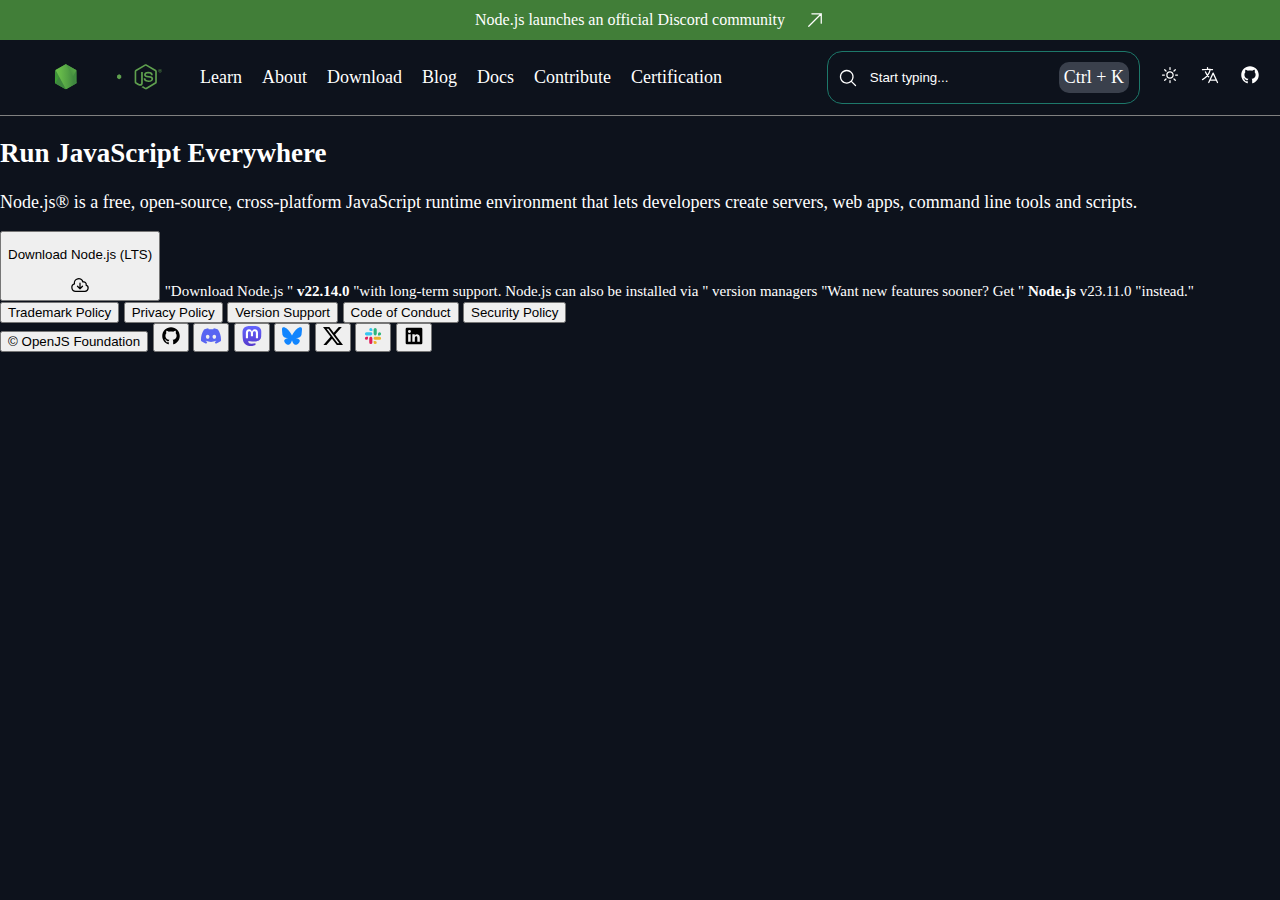
==== project_4/index.html @ 2cff5d83 "project 4" ====
<!DOCTYPE html>
<html lang="en">
<head>
    <meta charset="UTF-8">
    <meta name="viewport" content="width=device-width, initial-scale=1.0">
    <link rel="stylesheet" href="style.css">
    <title>Node.js</title>
</head>
<body>
    <header>
        <div class="header-top">
            <a href="#">Node.js launches an official Discord community</a>
            <svg xmlns="http://www.w3.org/2000/svg" fill="none" viewBox="0 0 24 24" stroke-width="1.5" stroke="currentColor" aria-hidden="true" data-slot="icon"><path stroke-linecap="round" stroke-linejoin="round" d="m4.5 19.5 15-15m0 0H8.25m11.25 0v11.25"></path></svg>
        </div>

        <div class="header-bottom">
            <div class="header-bottom-left">
                <svg class="logo" viewBox="0 0 267 80" fill="none" aria-label="Node.js logo" xmlns="http://www.w3.org/2000/svg" class="fill-[#333333] dark:fill-white NodejsLogo_nodejsLogo__31GHI"><mask id="mask0_1803_3458" style="mask-type:luminance" maskUnits="userSpaceOnUse" x="0" y="0" width="267" height="80"><path d="M267 0H0V79.3784H267V0Z" fill="white"></path></mask><g mask="url(#mask0_1803_3458)"><path d="M234.983 78.7547C234.292 78.7547 233.648 78.5695 233.05 78.2452L226.929 74.5871C226.008 74.0776 226.469 73.8924 226.745 73.7998C227.987 73.3829 228.217 73.2903 229.506 72.5495C229.644 72.4569 229.828 72.5033 229.966 72.5959L234.66 75.4206C234.844 75.5132 235.074 75.5132 235.212 75.4206L253.575 64.7235C253.758 64.6309 253.852 64.4457 253.852 64.2143V42.8665C253.852 42.6351 253.758 42.4499 253.575 42.3573L235.212 31.7067C235.028 31.614 234.798 31.614 234.66 31.7067L216.298 42.3573C216.114 42.4499 216.022 42.6813 216.022 42.8665V64.2143C216.022 64.3995 216.114 64.6309 216.298 64.7235L221.314 67.641C224.029 69.0301 225.732 67.4094 225.732 65.7886V44.7189C225.732 44.4411 225.962 44.1633 226.285 44.1633H228.632C228.908 44.1633 229.184 44.3947 229.184 44.7189V65.7886C229.184 69.447 227.205 71.577 223.753 71.577C222.695 71.577 221.867 71.577 219.519 70.4195L214.687 67.641C213.491 66.9463 212.754 65.6498 212.754 64.2604V42.913C212.754 41.5236 213.491 40.2271 214.687 39.5324L233.05 28.8356C234.2 28.1873 235.765 28.1873 236.915 28.8356L255.278 39.5324C256.474 40.2271 257.21 41.5236 257.21 42.913V64.2604C257.21 65.6498 256.474 66.9463 255.278 67.641L236.915 78.3378C236.363 78.5695 235.673 78.7547 234.983 78.7547Z" fill="#5FA04E"></path><path d="M240.69 64.075C232.635 64.075 230.978 60.3704 230.978 57.2215C230.978 56.9437 231.208 56.6658 231.53 56.6658H233.923C234.2 56.6658 234.43 56.8511 234.43 57.1289C234.798 59.5831 235.856 60.7873 240.735 60.7873C244.601 60.7873 246.258 59.9074 246.258 57.8236C246.258 56.6197 245.796 55.7398 239.768 55.1377C234.752 54.6282 231.622 53.5169 231.622 49.4881C231.622 45.7374 234.752 43.5145 239.998 43.5145C245.89 43.5145 248.789 45.5521 249.157 49.9976C249.157 50.1366 249.111 50.2754 249.02 50.4144C248.926 50.507 248.789 50.5997 248.649 50.5997H246.21C245.982 50.5997 245.751 50.4144 245.705 50.1828C245.152 47.6359 243.725 46.8025 239.952 46.8025C235.718 46.8025 235.212 48.2842 235.212 49.3955C235.212 50.7384 235.81 51.1553 241.517 51.8962C247.177 52.637 249.847 53.7021 249.847 57.6845C249.847 61.7595 246.487 64.075 240.69 64.075Z" fill="#5FA04E"></path><path d="M267.2 41.6621C267.2 43.6071 265.588 45.2279 263.654 45.2279C261.722 45.2279 260.111 43.6533 260.111 41.6621C260.111 39.6247 261.768 38.0966 263.654 38.0966C265.542 38.0966 267.2 39.6709 267.2 41.6621ZM260.664 41.6621C260.664 43.3293 261.999 44.6722 263.608 44.6722C265.266 44.6722 266.601 43.2829 266.601 41.6621C266.601 39.9951 265.266 38.6986 263.608 38.6986C262.045 38.6986 260.664 39.9951 260.664 41.6621ZM262.321 39.6709H263.702C264.162 39.6709 265.083 39.6709 265.083 40.736C265.083 41.4769 264.621 41.6159 264.344 41.7085C264.898 41.7547 264.943 42.1254 264.989 42.6346C265.035 42.9588 265.083 43.5145 265.174 43.6997H264.344C264.344 43.5145 264.207 42.4958 264.207 42.4494C264.162 42.218 264.07 42.1254 263.794 42.1254H263.103V43.7459H262.321V39.6709ZM263.057 41.4307H263.654C264.162 41.4307 264.253 41.0603 264.253 40.875C264.253 40.3194 263.885 40.3194 263.654 40.3194H263.012V41.4307H263.057Z" fill="#5FA04E"></path><path fill-rule="evenodd" clip-rule="evenodd" d="M43.6737 41.9539C43.6737 41.1204 43.2136 40.3334 42.4773 39.9165L23.0104 28.5712C22.6883 28.386 22.3201 28.2934 21.9519 28.2472C21.9059 28.2472 21.7679 28.2472 21.7679 28.2472C21.3997 28.2472 21.0315 28.386 20.7094 28.5712L1.19654 39.8701C0.460209 40.287 0 41.0743 0 41.9539L0.0460209 72.3315C0.0460209 72.7484 0.276126 73.165 0.644293 73.3502C1.01246 73.5819 1.47267 73.5819 1.79482 73.3502L13.3921 66.682C14.1284 66.2653 14.5886 65.4781 14.5886 64.6446V50.4282C14.5886 49.5947 15.0488 48.8074 15.7852 48.3908L20.7094 45.5197C21.0776 45.288 21.4917 45.1954 21.9059 45.1954C22.3201 45.1954 22.7343 45.288 23.0565 45.5197L27.9806 48.3908C28.7169 48.8074 29.1773 49.5947 29.1773 50.4282V64.6446C29.1773 65.4781 29.6375 66.2653 30.3738 66.682L41.8791 73.3502C42.2471 73.5819 42.7073 73.5819 43.0755 73.3502C43.4438 73.165 43.6737 72.7484 43.6737 72.3315V41.9539Z"></path><path fill-rule="evenodd" clip-rule="evenodd" d="M137.465 0.138922C137.096 -0.0463072 136.636 -0.0463072 136.314 0.138922C135.946 0.370456 135.716 0.740915 135.716 1.15768V31.2573C135.716 31.5351 135.578 31.8129 135.301 31.9984C135.025 32.1372 134.749 32.1372 134.473 31.9984L129.595 29.1735C128.859 28.7569 127.984 28.7569 127.248 29.1735L107.735 40.5188C106.999 40.9357 106.539 41.7227 106.539 42.5562V65.2004C106.539 66.0342 106.999 66.8212 107.735 67.2381L127.248 78.5834C127.984 79 128.859 79 129.595 78.5834L149.108 67.2381C149.844 66.8212 150.304 66.0342 150.304 65.2004V8.75207C150.304 7.87222 149.844 7.085 149.108 6.66824L137.465 0.138922ZM135.67 57.7451C135.67 57.9765 135.578 58.1617 135.394 58.2544L128.72 62.1444C128.536 62.237 128.306 62.237 128.122 62.1444L121.449 58.2544C121.265 58.1617 121.173 57.9303 121.173 57.7451V49.9656C121.173 49.7339 121.265 49.5487 121.449 49.4561L128.122 45.5663C128.306 45.4737 128.536 45.4737 128.72 45.5663L135.394 49.4561C135.578 49.5487 135.67 49.7803 135.67 49.9656V57.7451Z"></path><path fill-rule="evenodd" clip-rule="evenodd" d="M202.398 49.7801C203.135 49.3632 203.549 48.5762 203.549 47.7425V42.2319C203.549 41.3985 203.089 40.6112 202.398 40.1946L183.023 28.8957C182.287 28.4788 181.413 28.4788 180.676 28.8957L161.164 40.2407C160.427 40.6576 159.967 41.4449 159.967 42.2784V64.9226C159.967 65.7561 160.427 66.5434 161.164 66.96L180.538 78.0737C181.275 78.4905 182.149 78.4905 182.839 78.0737L194.575 71.4983C194.943 71.3131 195.173 70.8962 195.173 70.4793C195.173 70.0627 194.943 69.6459 194.575 69.4606L174.97 58.1153C174.602 57.8839 174.372 57.5135 174.372 57.0966V50.0117C174.372 49.5949 174.602 49.178 174.97 48.9928L181.091 45.4735C181.459 45.2421 181.919 45.2421 182.287 45.4735L188.408 48.9928C188.776 49.2245 189.006 49.5949 189.006 50.0117V55.5685C189.006 55.9853 189.236 56.4019 189.605 56.5872C189.973 56.8188 190.433 56.8188 190.801 56.5872L202.398 49.7801Z"></path><path fill-rule="evenodd" clip-rule="evenodd" d="M181.551 48.7155C181.689 48.6228 181.874 48.6228 182.012 48.7155L185.739 50.8919C185.877 50.9845 185.969 51.1235 185.969 51.3087V55.6615C185.969 55.8468 185.877 55.9858 185.739 56.0784L182.012 58.2548C181.874 58.3474 181.689 58.3474 181.551 58.2548L177.824 56.0784C177.686 55.9858 177.594 55.8468 177.594 55.6615V51.3087C177.594 51.1235 177.686 50.9845 177.824 50.8919L181.551 48.7155Z" fill="#5FA04E"></path><path d="M76.3012 28.9882C75.5647 28.5716 74.6903 28.5716 73.954 28.9882L54.5792 40.241C53.8429 40.6578 53.4287 41.4449 53.4287 42.2786V64.83C53.4287 65.6637 53.8889 66.4507 54.5792 66.8676L73.954 78.1203C74.6903 78.5369 75.5647 78.5369 76.3012 78.1203L95.6758 66.8676C96.4123 66.4507 96.8263 65.6637 96.8263 64.83V42.2786C96.8263 41.4449 96.3662 40.6578 95.6758 40.241L76.3012 28.9882Z" fill="url(#paint0_linear_1803_3458)"></path><path d="M95.7221 40.241L76.2554 28.9882C76.0714 28.8956 75.8412 28.803 75.6572 28.7568L53.8433 66.3119C54.0273 66.5433 54.2575 66.7286 54.4874 66.8676L73.9544 78.1203C74.5067 78.4443 75.1508 78.5369 75.749 78.3517L96.2284 40.6578C96.0904 40.4726 95.9063 40.3336 95.7221 40.241Z" fill="url(#paint1_linear_1803_3458)"></path><path d="M95.7224 66.8669C96.2747 66.5427 96.6889 65.9871 96.8729 65.385L75.5651 28.7098C75.013 28.6172 74.4146 28.6633 73.9085 28.9876L54.5796 40.1939L75.427 78.4437C75.7031 78.3973 76.0255 78.3046 76.3016 78.1659L95.7224 66.8669Z" fill="url(#paint2_linear_1803_3458)"></path></g><defs><linearGradient id="paint0_linear_1803_3458" x1="83.0183" y1="37.3689" x2="65.3246" y2="73.2407" gradientUnits="userSpaceOnUse"><stop stop-color="#3F873F"></stop><stop offset="0.3296" stop-color="#3F8B3D"></stop><stop offset="0.6367" stop-color="#3E9638"></stop><stop offset="0.9341" stop-color="#3DA92E"></stop><stop offset="1" stop-color="#3DAE2B"></stop></linearGradient><linearGradient id="paint1_linear_1803_3458" x1="72.1833" y1="56.1876" x2="121.552" y2="19.937" gradientUnits="userSpaceOnUse"><stop offset="0.1376" stop-color="#3F873F"></stop><stop offset="0.4016" stop-color="#52A044"></stop><stop offset="0.7129" stop-color="#64B749"></stop><stop offset="0.9081" stop-color="#6ABF4B"></stop></linearGradient><linearGradient id="paint2_linear_1803_3458" x1="52.7188" y1="53.5463" x2="97.551" y2="53.5463" gradientUnits="userSpaceOnUse"><stop offset="0.0919165" stop-color="#6ABF4B"></stop><stop offset="0.2871" stop-color="#64B749"></stop><stop offset="0.5984" stop-color="#52A044"></stop><stop offset="0.8624" stop-color="#3F873F"></stop></linearGradient></defs></svg>
                <a href="#">Learn</a>
                <a href="#">About</a>
                <a href="#">Download</a>
                <a href="#">Blog</a>
                <a href="#">Docs</a>
                <a href="#">Contribute</a>
                <a href="#">Certification</a>
            </div>
            <div class="header-bottom-right">
                <div class="input-bar">
                    <svg xmlns="http://www.w3.org/2000/svg" viewBox="0 0 256 256" width="1em" height="1em" fill="currentColor" transform="">
                        <!--?lit$612169537$--><path d="M229.66,218.34l-50.07-50.06a88.11,88.11,0,1,0-11.31,11.31l50.06,50.07a8,8,0,0,0,11.32-11.32ZM40,112a72,72,0,1,1,72,72A72.08,72.08,0,0,1,40,112Z"></path>
                    </svg>
                    <input placeholder="Start typing...">
                    <span slot="adorment-end" class="kyb-shortcut">Ctrl + K</span>
                </div>
                <a href="#"><svg xmlns="http://www.w3.org/2000/svg" fill="none" viewBox="0 0 24 24" stroke-width="1.5" stroke="currentColor" aria-hidden="true" data-slot="icon" class="hidden dark:block" height="20"><path stroke-linecap="round" stroke-linejoin="round" d="M12 3v2.25m6.364.386-1.591 1.591M21 12h-2.25m-.386 6.364-1.591-1.591M12 18.75V21m-4.773-4.227-1.591 1.591M5.25 12H3m4.227-4.773L5.636 5.636M15.75 12a3.75 3.75 0 1 1-7.5 0 3.75 3.75 0 0 1 7.5 0Z"></path></svg></a>
                <a href="#"><svg xmlns="http://www.w3.org/2000/svg" fill="none" viewBox="0 0 24 24" stroke-width="1.5" stroke="currentColor" aria-hidden="true" data-slot="icon" height="20"><path stroke-linecap="round" stroke-linejoin="round" d="m10.5 21 5.25-11.25L21 21m-9-3h7.5M3 5.621a48.474 48.474 0 0 1 6-.371m0 0c1.12 0 2.233.038 3.334.114M9 5.25V3m3.334 2.364C11.176 10.658 7.69 15.08 3 17.502m9.334-12.138c.896.061 1.785.147 2.666.257m-4.589 8.495a18.023 18.023 0 0 1-3.827-5.802"></path></svg></a>
                <a href="#"><svg width="20" height="20" viewBox="0 0 20 20" xmlns="http://www.w3.org/2000/svg" fill="currentColor"><path d="M10 1.25C5.16562 1.25 1.25 5.16562 1.25 10C1.25 13.8719 3.75469 17.1422 7.23281 18.3016C7.67031 18.3781 7.83437 18.1156 7.83437 17.8859C7.83437 17.6781 7.82344 16.9891 7.82344 16.2563C5.625 16.6609 5.05625 15.7203 4.88125 15.2281C4.78281 14.9766 4.35625 14.2 3.98438 13.9922C3.67812 13.8281 3.24063 13.4234 3.97344 13.4125C4.6625 13.4016 5.15469 14.0469 5.31875 14.3094C6.10625 15.6328 7.36406 15.2609 7.86719 15.0312C7.94375 14.4625 8.17344 14.0797 8.425 13.8609C6.47813 13.6422 4.44375 12.8875 4.44375 9.54062C4.44375 8.58906 4.78281 7.80156 5.34062 7.18906C5.25313 6.97031 4.94687 6.07344 5.42812 4.87031C5.42812 4.87031 6.16094 4.64063 7.83437 5.76719C8.53438 5.57031 9.27813 5.47187 10.0219 5.47187C10.7656 5.47187 11.5094 5.57031 12.2094 5.76719C13.8828 4.62969 14.6156 4.87031 14.6156 4.87031C15.0969 6.07344 14.7906 6.97031 14.7031 7.18906C15.2609 7.80156 15.6 8.57812 15.6 9.54062C15.6 12.8984 13.5547 13.6422 11.6078 13.8609C11.925 14.1344 12.1984 14.6594 12.1984 15.4797C12.1984 16.65 12.1875 17.5906 12.1875 17.8859C12.1875 18.1156 12.3516 18.3891 12.7891 18.3016C14.5261 17.7152 16.0355 16.5988 17.1048 15.1096C18.1741 13.6204 18.7495 11.8333 18.75 10C18.75 5.16562 14.8344 1.25 10 1.25Z"></path></svg></a>
            </div>        
        </div>
    </header>

    <main>
        <div class="main-wrapper">
            <div class="main-left">
                <h2>Run JavaScript Everywhere</h2>
                <p>Node.js® is a free, open-source, cross-platform JavaScript runtime environment that lets developers create servers, web apps, command line tools and scripts.</p>
                <button class="download-btn">
                    <p>Download Node.js (LTS)</p>
                    <svg xmlns="http://www.w3.org/2000/svg" fill="none" viewBox="0 0 24 24" stroke-width="1.5" stroke="currentColor" aria-hidden="true" data-slot="icon"><path stroke-linecap="round" stroke-linejoin="round" d="M12 9.75v6.75m0 0-3-3m3 3 3-3m-8.25 6a4.5 4.5 0 0 1-1.41-8.775 5.25 5.25 0 0 1 10.233-2.33 3 3 0 0 1 3.758 3.848A3.752 3.752 0 0 1 18 19.5H6.75Z"></path></svg>
                </button>
                <small>
                    "Download Node.js "
                    <b>v22.14.0</b>
                    "with long-term support. Node.js can also be installed via "
                    <a href="#">version managers</a>
                </small>

                <small>
                    "Want new features sooner? Get "
                    <b>Node.js</b>
                    <a href="#">v23.11.0</a>
                    "instead."
                </small>
            </div>

            <div class="main-right"></div>
        </div>
    </main>

    <footer>
        <div class="footer-left">
            <button class="footer-btn">Trademark Policy</button>
            <button class="footer-btn">Privacy Policy</button>
            <button class="footer-btn">Version Support</button>
            <button class="footer-btn">Code of Conduct</button>
            <button class="footer-btn">Security Policy</button>
        </div>

        <div class="footer-right">
            <button class="footer-btn">© OpenJS Foundation</button>
            <button class="footer-btn"><svg width="20" height="20" viewBox="0 0 20 20" xmlns="http://www.w3.org/2000/svg" fill="currentColor" aria-label="https://github.com/nodejs/node"><path d="M10 1.25C5.16562 1.25 1.25 5.16562 1.25 10C1.25 13.8719 3.75469 17.1422 7.23281 18.3016C7.67031 18.3781 7.83437 18.1156 7.83437 17.8859C7.83437 17.6781 7.82344 16.9891 7.82344 16.2563C5.625 16.6609 5.05625 15.7203 4.88125 15.2281C4.78281 14.9766 4.35625 14.2 3.98438 13.9922C3.67812 13.8281 3.24063 13.4234 3.97344 13.4125C4.6625 13.4016 5.15469 14.0469 5.31875 14.3094C6.10625 15.6328 7.36406 15.2609 7.86719 15.0312C7.94375 14.4625 8.17344 14.0797 8.425 13.8609C6.47813 13.6422 4.44375 12.8875 4.44375 9.54062C4.44375 8.58906 4.78281 7.80156 5.34062 7.18906C5.25313 6.97031 4.94687 6.07344 5.42812 4.87031C5.42812 4.87031 6.16094 4.64063 7.83437 5.76719C8.53438 5.57031 9.27813 5.47187 10.0219 5.47187C10.7656 5.47187 11.5094 5.57031 12.2094 5.76719C13.8828 4.62969 14.6156 4.87031 14.6156 4.87031C15.0969 6.07344 14.7906 6.97031 14.7031 7.18906C15.2609 7.80156 15.6 8.57812 15.6 9.54062C15.6 12.8984 13.5547 13.6422 11.6078 13.8609C11.925 14.1344 12.1984 14.6594 12.1984 15.4797C12.1984 16.65 12.1875 17.5906 12.1875 17.8859C12.1875 18.1156 12.3516 18.3891 12.7891 18.3016C14.5261 17.7152 16.0355 16.5988 17.1048 15.1096C18.1741 13.6204 18.7495 11.8333 18.75 10C18.75 5.16562 14.8344 1.25 10 1.25Z"></path></svg></button>
            <button class="footer-btn"><svg width="20" height="20" viewBox="0 -28.5 256 256" xmlns="http://www.w3.org/2000/svg" fill="none" aria-label="https://nodejs.org/discord"><path d="M216.856339,16.5966031 C200.285002,8.84328665 182.566144,3.2084988 164.041564,0 C161.766523,4.11318106 159.108624,9.64549908 157.276099,14.0464379 C137.583995,11.0849896 118.072967,11.0849896 98.7430163,14.0464379 C96.9108417,9.64549908 94.1925838,4.11318106 91.8971895,0 C73.3526068,3.2084988 55.6133949,8.86399117 39.0420583,16.6376612 C5.61752293,67.146514 -3.4433191,116.400813 1.08711069,164.955721 C23.2560196,181.510915 44.7403634,191.567697 65.8621325,198.148576 C71.0772151,190.971126 75.7283628,183.341335 79.7352139,175.300261 C72.104019,172.400575 64.7949724,168.822202 57.8887866,164.667963 C59.7209612,163.310589 61.5131304,161.891452 63.2445898,160.431257 C105.36741,180.133187 151.134928,180.133187 192.754523,160.431257 C194.506336,161.891452 196.298154,163.310589 198.110326,164.667963 C191.183787,168.842556 183.854737,172.420929 176.223542,175.320965 C180.230393,183.341335 184.861538,190.991831 190.096624,198.16893 C211.238746,191.588051 232.743023,181.531619 254.911949,164.955721 C260.227747,108.668201 245.831087,59.8662432 216.856339,16.5966031 Z M85.4738752,135.09489 C72.8290281,135.09489 62.4592217,123.290155 62.4592217,108.914901 C62.4592217,94.5396472 72.607595,82.7145587 85.4738752,82.7145587 C98.3405064,82.7145587 108.709962,94.5189427 108.488529,108.914901 C108.508531,123.290155 98.3405064,135.09489 85.4738752,135.09489 Z M170.525237,135.09489 C157.88039,135.09489 147.510584,123.290155 147.510584,108.914901 C147.510584,94.5396472 157.658606,82.7145587 170.525237,82.7145587 C183.391518,82.7145587 193.761324,94.5189427 193.539891,108.914901 C193.539891,123.290155 183.391518,135.09489 170.525237,135.09489 Z" fill="#5865F2" fill-rule="nonzero"></path></svg></button>
            <button class="footer-btn"><svg width="20" height="20" viewBox="0 0 75 79" xmlns="http://www.w3.org/2000/svg" fill="none" aria-label="https://social.lfx.dev/@nodejs"><path d="M73.8393 17.4898C72.6973 9.00165 65.2994 2.31235 56.5296 1.01614C55.05 0.797115 49.4441 0 36.4582 0H36.3612C23.3717 0 20.585 0.797115 19.1054 1.01614C10.5798 2.27644 2.79399 8.28712 0.904997 16.8758C-0.00358524 21.1056 -0.100549 25.7949 0.0682394 30.0965C0.308852 36.2651 0.355538 42.423 0.91577 48.5665C1.30307 52.6474 1.97872 56.6957 2.93763 60.6812C4.73325 68.042 12.0019 74.1676 19.1233 76.6666C26.7478 79.2728 34.9474 79.7055 42.8039 77.9162C43.6682 77.7151 44.5217 77.4817 45.3645 77.216C47.275 76.6092 49.5123 75.9305 51.1571 74.7385C51.1797 74.7217 51.1982 74.7001 51.2112 74.6753C51.2243 74.6504 51.2316 74.6229 51.2325 74.5948V68.6416C51.2321 68.6154 51.2259 68.5896 51.2142 68.5661C51.2025 68.5426 51.1858 68.522 51.1651 68.5058C51.1444 68.4896 51.1204 68.4783 51.0948 68.4726C51.0692 68.4669 51.0426 68.467 51.0171 68.4729C45.9835 69.675 40.8254 70.2777 35.6502 70.2682C26.7439 70.2682 24.3486 66.042 23.6626 64.2826C23.1113 62.762 22.7612 61.1759 22.6212 59.5646C22.6197 59.5375 22.6247 59.5105 22.6357 59.4857C22.6466 59.4609 22.6633 59.4391 22.6843 59.422C22.7053 59.4048 22.73 59.3929 22.7565 59.3871C22.783 59.3813 22.8104 59.3818 22.8367 59.3886C27.7864 60.5826 32.8604 61.1853 37.9522 61.1839C39.1768 61.1839 40.3978 61.1839 41.6224 61.1516C46.7435 61.008 52.1411 60.7459 57.1796 59.7621C57.3053 59.7369 57.431 59.7154 57.5387 59.6831C65.4861 58.157 73.0493 53.3672 73.8178 41.2381C73.8465 40.7606 73.9184 36.2364 73.9184 35.7409C73.9219 34.0569 74.4606 23.7949 73.8393 17.4898Z" fill="url(#paint0_linear_549_34)"></path><path d="M61.2484 27.0263V48.114H52.8916V27.6475C52.8916 23.3388 51.096 21.1413 47.4437 21.1413C43.4287 21.1413 41.4177 23.7409 41.4177 28.8755V40.0782H33.1111V28.8755C33.1111 23.7409 31.0965 21.1413 27.0815 21.1413C23.4507 21.1413 21.6371 23.3388 21.6371 27.6475V48.114H13.2839V27.0263C13.2839 22.7176 14.384 19.2946 16.5843 16.7572C18.8539 14.2258 21.8311 12.926 25.5264 12.926C29.8036 12.926 33.0357 14.5705 35.1905 17.8559L37.2698 21.346L39.3527 17.8559C41.5074 14.5705 44.7395 12.926 49.0095 12.926C52.7013 12.926 55.6784 14.2258 57.9553 16.7572C60.1531 19.2922 61.2508 22.7152 61.2484 27.0263Z" fill="white"></path><defs><linearGradient id="paint0_linear_549_34" x1="37.0692" y1="0" x2="37.0692" y2="79" gradientUnits="userSpaceOnUse"><stop stop-color="#6364FF"></stop><stop offset="1" stop-color="#563ACC"></stop></linearGradient></defs></svg></button>
            <button class="footer-btn"><svg width="20" height="20" viewBox="0 0 568 501" xmlns="http://www.w3.org/2000/svg" fill="none" aria-label="https://bsky.app/profile/nodejs.org"><path fill="#1185FE" d="M123.121 33.664C188.241 82.553 258.281 181.68 284 234.873c25.719-53.192 95.759-152.32 160.879-201.21C491.866-1.611 568-28.906 568 57.947c0 17.346-9.945 145.713-15.778 166.555-20.275 72.453-94.155 90.933-159.875 79.748C507.222 323.8 536.444 388.56 473.333 453.32c-119.86 122.992-172.272-30.859-185.702-70.281-2.462-7.227-3.614-10.608-3.631-7.733-.017-2.875-1.169.506-3.631 7.733-13.43 39.422-65.842 193.273-185.702 70.281-63.111-64.76-33.89-129.52 80.986-149.071-65.72 11.185-139.6-7.295-159.875-79.748C9.945 203.659 0 75.291 0 57.946 0-28.906 76.135-1.612 123.121 33.664Z"></path></svg></button>
            <button class="footer-btn"><svg width="20" height="20" viewBox="0 0 24 24" xmlns="http://www.w3.org/2000/svg" fill="currentColor" aria-label="https://twitter.com/nodejs"><path d="M18.901 1.153h3.68l-8.04 9.19L24 22.846h-7.406l-5.8-7.584-6.638 7.584H.474l8.6-9.83L0 1.154h7.594l5.243 6.932ZM17.61 20.644h2.039L6.486 3.24H4.298Z"></path></svg></button>
            <button class="footer-btn"><svg width="20" height="20" viewBox="0 0 20 20" xmlns="http://www.w3.org/2000/svg" fill="none" aria-label="https://slack-invite.openjsf.org/"><path fill="#2EB67D" d="M16.563 9.375A1.562 1.562 0 1 0 15 7.813v1.562h1.563Zm-4.375 0c.862 0 1.562-.7 1.562-1.563V3.438a1.563 1.563 0 0 0-3.125 0v4.374c0 .863.7 1.563 1.563 1.563Z"></path><path fill="#E01E5A" d="M3.437 10.625A1.562 1.562 0 1 0 5 12.187v-1.562H3.437Zm4.376 0c-.863 0-1.563.7-1.563 1.563v4.374a1.563 1.563 0 0 0 3.125 0v-4.374c0-.863-.7-1.563-1.563-1.563Z"></path><path fill="#ECB22E" d="M10.625 16.563A1.562 1.562 0 1 0 12.187 15h-1.562v1.563Zm0-4.375c0 .862.7 1.562 1.563 1.562h4.374a1.562 1.562 0 1 0 0-3.125h-4.374c-.863 0-1.563.7-1.563 1.563Z"></path><path fill="#36C5F0" d="M9.375 3.437A1.562 1.562 0 1 0 7.813 5h1.562V3.437Zm0 4.376c0-.863-.7-1.563-1.563-1.563H3.438a1.563 1.563 0 0 0 0 3.125h4.374c.863 0 1.563-.7 1.563-1.563Z"></path></svg></button>
            <button class="footer-btn"><svg width="20" height="20" viewBox="0 0 24 24" xmlns="http://www.w3.org/2000/svg" fill="currentColor" aria-label="https://www.linkedin.com/company/node-js"><path d="M20.5 2h-17A1.5 1.5 0 002 3.5v17A1.5 1.5 0 003.5 22h17a1.5 1.5 0 001.5-1.5v-17A1.5 1.5 0 0020.5 2zM8 19H5v-9h3zM6.5 8.25A1.75 1.75 0 118.3 6.5a1.78 1.78 0 01-1.8 1.75zM19 19h-3v-4.74c0-1.42-.6-1.93-1.38-1.93A1.74 1.74 0 0013 14.19a.66.66 0 000 .14V19h-3v-9h2.9v1.3a3.11 3.11 0 012.7-1.4c1.55 0 3.36.86 3.36 3.66z"></path></svg></button>
        </div>
    </footer>
</body>
</html>
---- project_4/style.css ----
body {
  margin: 0;
  height: 100vh;
  background-color: rgb(13, 18, 28);
  color: white;
  font-size: 18px;
}
body svg {
  height: 20px;
  width: 20px;
}
body a {
  text-decoration: none;
  color: white;
}
body header {
  display: flex;
  flex-direction: column;
  justify-content: center;
}
body header .header-top {
  display: flex;
  justify-content: center;
  align-items: center;
  gap: 20px;
  background-color: rgb(65, 126, 56);
  width: 100%;
  padding: 10px;
  font-size: 1rem;
}
body header .header-bottom {
  display: flex;
  justify-content: space-between;
  padding: 10px 20px;
  border-bottom: 1px solid grey;
}
body header .header-bottom .header-bottom-left {
  display: flex;
  align-items: center;
  gap: 20px;
}
body header .header-bottom .header-bottom-left .logo {
  height: 40px;
  width: 150px;
  padding: 0 10px 15px 0px;
}
body header .header-bottom .header-bottom-right {
  display: flex;
  align-items: center;
  gap: 20px;
}
body header .header-bottom .header-bottom-right .input-bar {
  display: flex;
  align-items: center;
  gap: 10px;
  background-color: rgb(13, 18, 28);
  padding: 10px;
  border-radius: 15px;
  border: 1px solid #1d786a;
}
body header .header-bottom .header-bottom-right .input-bar input {
  border: none;
  background-color: rgb(13, 18, 28);
  color: white;
}
body header .header-bottom .header-bottom-right .input-bar input:focus {
  outline: none;
}
body header .header-bottom .header-bottom-right .input-bar ::-moz-placeholder {
  color: white;
}
body header .header-bottom .header-bottom-right .input-bar ::placeholder {
  color: white;
}
body header .header-bottom .header-bottom-right .input-bar .kyb-shortcut {
  background-color: rgba(162, 171, 189, 0.3);
  padding: 5px;
  border-radius: 10px;
}/*# sourceMappingURL=style.css.map */
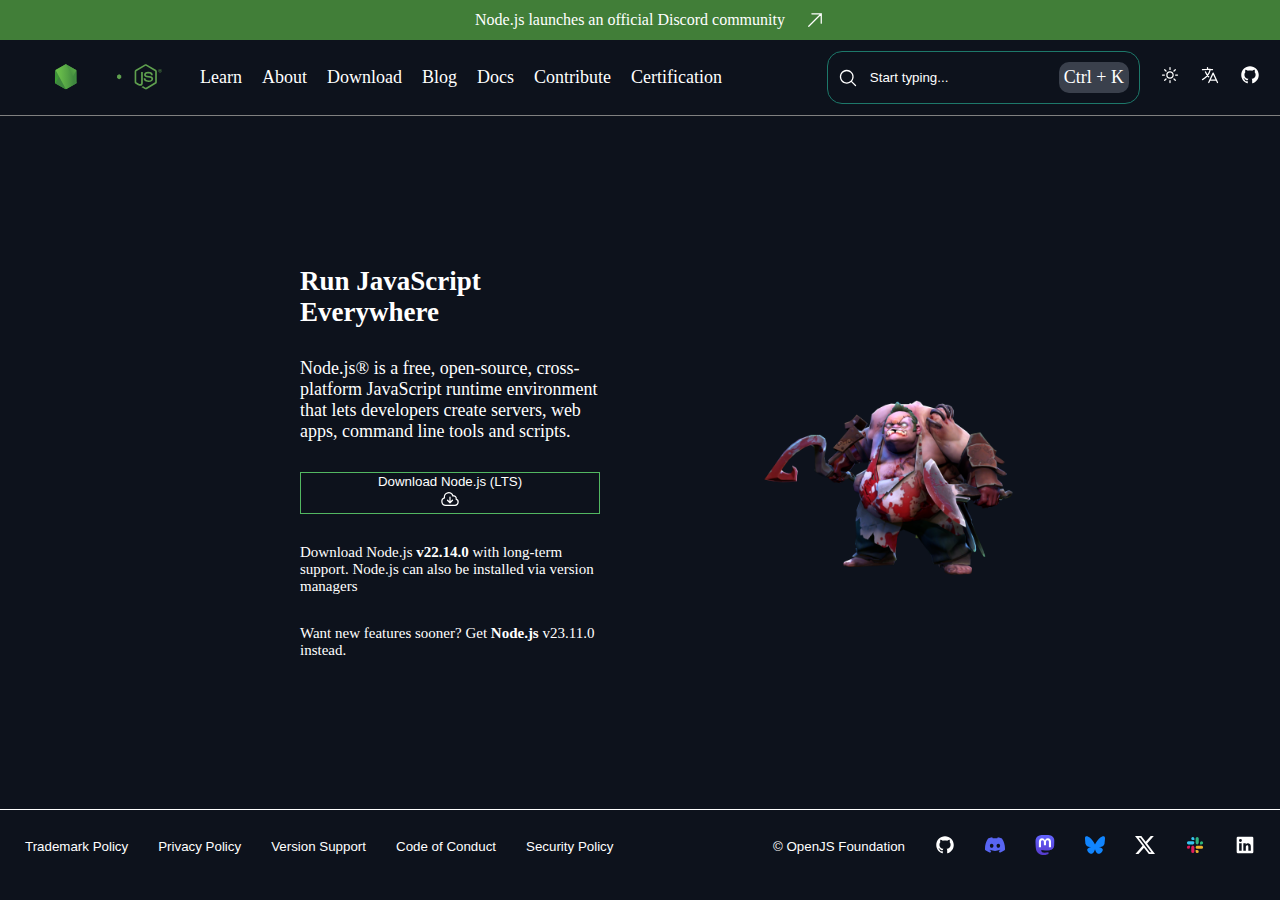
==== commit 65b78b6b: "project_4" ====
--- a/project_4/index.html
+++ b/project_4/index.html
@@ -49,21 +49,23 @@
                     <svg xmlns="http://www.w3.org/2000/svg" fill="none" viewBox="0 0 24 24" stroke-width="1.5" stroke="currentColor" aria-hidden="true" data-slot="icon"><path stroke-linecap="round" stroke-linejoin="round" d="M12 9.75v6.75m0 0-3-3m3 3 3-3m-8.25 6a4.5 4.5 0 0 1-1.41-8.775 5.25 5.25 0 0 1 10.233-2.33 3 3 0 0 1 3.758 3.848A3.752 3.752 0 0 1 18 19.5H6.75Z"></path></svg>
                 </button>
                 <small>
-                    "Download Node.js "
+                    Download Node.js 
                     <b>v22.14.0</b>
-                    "with long-term support. Node.js can also be installed via "
+                    with long-term support. Node.js can also be installed via 
                     <a href="#">version managers</a>
                 </small>
 
                 <small>
-                    "Want new features sooner? Get "
+                    Want new features sooner? Get 
                     <b>Node.js</b>
                     <a href="#">v23.11.0</a>
-                    "instead."
+                    instead.
                 </small>
             </div>
 
-            <div class="main-right"></div>
+            <div class="main-right">
+                <img class="image" src="pudge.png" alt="">
+            </div>
         </div>
     </main>
 
--- a/project_4/style.css
+++ b/project_4/style.css
@@ -1,9 +1,13 @@
 body {
   margin: 0;
-  height: 100vh;
+  display: flex;
+  flex-direction: column;
+  min-height: 100%;
+  max-width: 100%;
   background-color: rgb(13, 18, 28);
   color: white;
   font-size: 18px;
+  overflow-x: hidden;
 }
 body svg {
   height: 20px;
@@ -12,6 +16,9 @@
 body a {
   text-decoration: none;
   color: white;
+}
+body h2, body p {
+  margin: 0;
 }
 body header {
   display: flex;
@@ -76,4 +83,59 @@
   background-color: rgba(162, 171, 189, 0.3);
   padding: 5px;
   border-radius: 10px;
+}
+body main {
+  max-width: 100%;
+}
+body main .main-wrapper {
+  display: flex;
+  box-sizing: border-box;
+  justify-content: center;
+  align-items: center;
+  padding: 100px 200px;
+}
+body main .main-wrapper .main-left {
+  display: flex;
+  flex-direction: column;
+  gap: 30px;
+  padding: 50px 100px;
+}
+body main .main-wrapper .main-left .download-btn {
+  background: transparent;
+  border: 1px solid rgb(82, 183, 97);
+  color: white;
+  transition: ease-in 0.2s;
+}
+body main .main-wrapper .main-left .download-btn:hover {
+  background-color: rgb(82, 183, 97);
+}
+body main .main-wrapper .main-right {
+  display: flex;
+  justify-content: center;
+}
+body main .main-wrapper .main-right .image {
+  width: 75%;
+}
+body footer {
+  display: flex;
+  justify-content: space-between;
+  align-items: center;
+  padding: 20px;
+  border-top: 1px solid white;
+  margin-top: auto;
+}
+body footer .footer-btn {
+  padding: 5px;
+  background: transparent;
+  color: white;
+  border: none;
+  transition: ease-in 0.2s;
+}
+body footer .footer-btn:hover {
+  background-color: rgba(255, 221, 221, 0.2);
+}
+body footer .footer-left, body footer .footer-right {
+  display: flex;
+  gap: 20px;
+  align-items: center;
 }/*# sourceMappingURL=style.css.map */